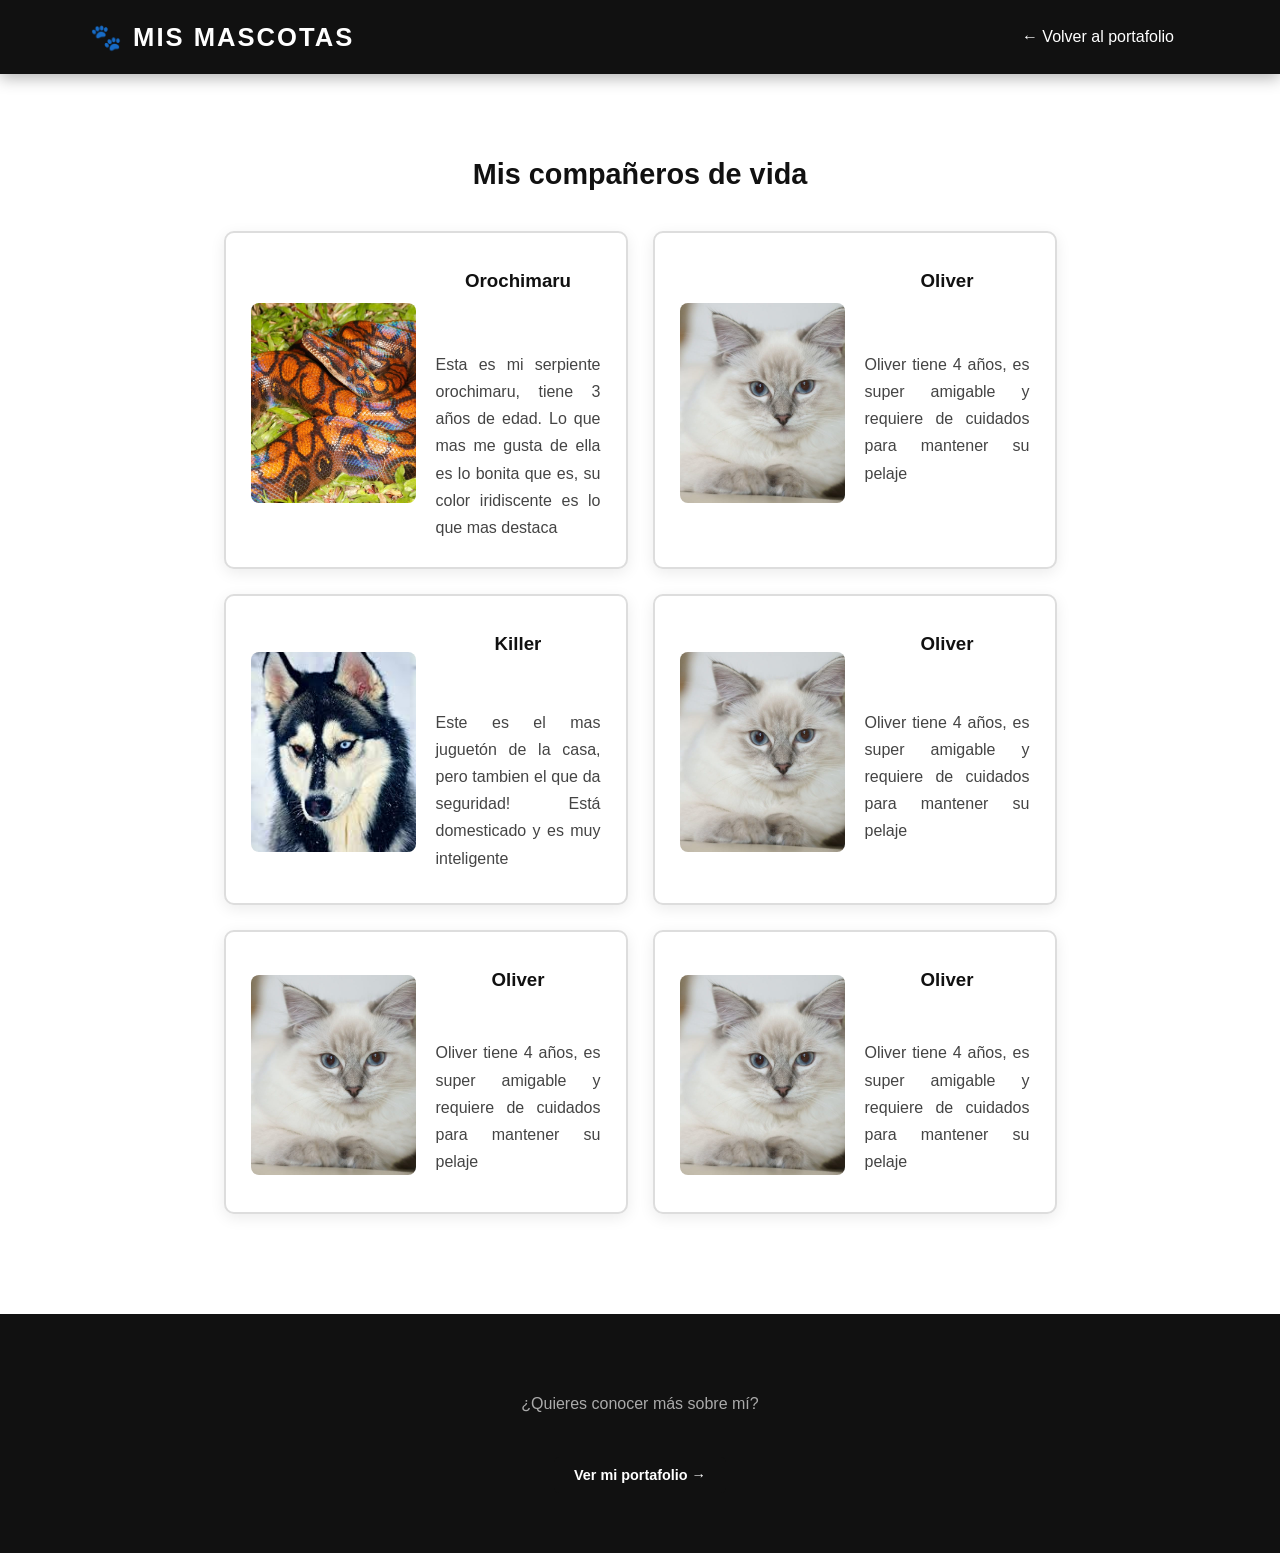
==== mascotas.html @ fb899baa "feat: primer commit" ====
<!DOCTYPE html>
<html lang="es">
    <head>
        <meta charset="UTF-8">
        <meta name="viewport" content="width=device-width, initial-scale=1.0">
        <title>Mis Mascotas | Adriano Gonzalez</title>
        <link rel="stylesheet" href="style.css">
        <link rel="stylesheet" href="fonts.css">
    </head>

    <body>

        <!-- ========== ENCABEZADO ========== -->
        <header>
            <div class="header-contenido">
                <h1>🐾 Mis Mascotas</h1>
                <nav class="menu">
                    <!-- Enlace para volver al portafolio principal -->
                    <a href="index.html">← Volver al portafolio</a>
                </nav>
            </div>
        </header>

        <!-- ========== GALERÍA DE MASCOTAS ========== -->
        <section class="seccion">
            <h2 class="titulo-seccion">Mis compañeros de vida</h2>

            <div class="contenedor-cajas">

                <!-- ---- MASCOTA 1 ---- -->
                <article class="caja caja-mascota">
                    <div class="foto-mascota">
                        <img src="mascotas/Boa_arcoiris.jpeg" alt="Foto de mascota 1" />
                    </div>
                    <h3>Orochimaru</h3>
                    <p>Esta es mi serpiente orochimaru, tiene 3 años de edad. Lo que mas me gusta de ella es lo bonita que es, su color iridiscente es lo que mas destaca
                    </p>
                </article>

                <!-- ---- MASCOTA 2 ---- -->
                <article class="caja caja-mascota">
                    <div class="foto-mascota">
                        <img src="mascotas/gato.jpeg" alt="Foto de mascota 2" />
                    </div>
                    <h3>Oliver</h3>
                    <p>Oliver tiene 4 años, es super amigable y requiere de cuidados para mantener su pelaje
                    </p>
                </article>

                <!-- ---- MASCOTA 3 ---- -->
                <article class="caja caja-mascota">
                    <div class="foto-mascota">
                        <img src="mascotas/husky.jpeg" alt="Foto de mascota 3" />
                    </div>
                    <h3>Killer</h3>
                    <p>Este es el mas juguetón de la casa, pero tambien el que da seguridad! Está domesticado y es muy inteligente
                    </p>
                </article>

                <!-- ---- MASCOTA 4 ---- -->
                <article class="caja caja-mascota">
                    <div class="foto-mascota">
                        <img src="mascotas/gato.jpeg" alt="Foto de mascota 2" />
                    </div>
                    <h3>Oliver</h3>
                    <p>Oliver tiene 4 años, es super amigable y requiere de cuidados para mantener su pelaje
                    </p>
                </article>

                <!-- ---- MASCOTA 5 ---- -->
                <article class="caja caja-mascota">
                    <div class="foto-mascota">
                        <img src="mascotas/gato.jpeg" alt="Foto de mascota 2" />
                    </div>
                    <h3>Oliver</h3>
                    <p>Oliver tiene 4 años, es super amigable y requiere de cuidados para mantener su pelaje
                    </p>
                </article>

                <!-- ---- MASCOTA 4 ---- -->
                <article class="caja caja-mascota">
                    <div class="foto-mascota">
                        <img src="mascotas/gato.jpeg" alt="Foto de mascota 2" />
                    </div>
                    <h3>Oliver</h3>
                    <p>Oliver tiene 4 años, es super amigable y requiere de cuidados para mantener su pelaje
                    </p>
                </article>
            </div>
        </section>

        <!-- ========== PIE DE PÁGINA ========== -->
        <footer id="contacto">
            <div class="contacto-contenido">
                <p>¿Quieres conocer más sobre mí?</p>
                <a href="index.html" class="boton">Ver mi portafolio →</a>
            </div>
        </footer>

    </body>
</html>
---- style.css ----
/* =============================================
   VARIABLES DE COLOR Y TIPOGRAFÍA
   ============================================= */
:root {
    --azul-principal: #4fa8d8;   
    --azul-oscuro:    #1a6fa3;   
    --azul-claro:     #dff0fc;   
    --negro:          #111111;  
    --gris-texto:     #444444;   
    --blanco:         #ffffff;   
    --sombra-brillo:  0 8px 30px rgba(79, 168, 216, 0.5); 
}

/*===============*/
body {
    margin: 0;
    padding: 0;
    background-color: var(--blanco);
    color: var(--negro);
    font-family: "montserrat", sans-serif;
    font-weight: 500;
}

/* Títulos H2 de cada sección */
h2 {
    font-family: "montserrat", sans-serif;
    font-weight: 700;
    color: var(--negro);
    margin-bottom: 10px;
}

/* Títulos H3 dentro de las cajas */
h3 {
    font-family: "montserrat", sans-serif;
    font-weight: 700;
    color: var(--negro);
    text-align: center;
    margin-top: 12px;
    margin-bottom: 8px;
}

/* Párrafos */
p {
    font-family: "montserrat", sans-serif;
    font-weight: 500;
    text-align: justify;
    color: var(--gris-texto);
    line-height: 1.7;
}

/* Links generales */
a {
    font-family: "montserrat", sans-serif;
    font-weight: 500;
    text-decoration: none;
    color: var(--azul-principal);
    transition: color 0.3s ease;
}

/* Hover en links generales: cambian de color */
a:hover {
    color: var(--azul-oscuro);
}


/*===============*/

header {
    background-color: var(--negro);
    padding: 20px 40px;
    /* Sombra sutil debajo del header */
    box-shadow: 0 4px 15px rgba(0, 0, 0, 0.3);
}

/* Contenedor interior del header */
.header-contenido {
    display: flex; 
    justify-content: space-between; 
    align-items: center;            
    max-width: 1100px;
    margin: 0 auto;                 
}

/* Header centrado con ancho de pantalla pequeña */
@media (max-width: 923px) {
    .header-contenido {
        justify-content: center;
        flex-wrap: wrap;            
    }
    header h1 {
        margin: 0;    
    }
}

/* Nombre en el header */
header h1 {
    font-family: "montserrat", sans-serif;
    font-weight: 900;
    font-size: 1.6rem;
    color: var(--blanco);
    margin: 0 50px 0 0;
    letter-spacing: 2px;
    text-transform: uppercase;
}

/* Menú de navegación */
.menu {
    display: flex;
    gap: 10px;
    align-items: center;
}

/* Links del menú */
.menu a {
    color: var(--blanco);
    padding: 8px 16px;
    border-radius: 4px;
    font-weight: 500;
    transition: background-color 0.3s ease, color 0.3s ease;
}

/* Hover en los links del menú */
.menu a:hover {
    background-color: var(--azul-principal);
    color: var(--blanco);
}

/* El link especial de mascotas tiene borde */
.link-especial {
    border: 2px solid var(--azul-principal);
}


/*===============*/

.seccion {
    padding: 60px 40px;
    max-width: 1400px;
    margin: 0 auto;
}

/* Fondo gris/azul claro para secciones alternas */
.fondo-claro {
    background-color: var(--azul-claro);
    max-width: 100%; /* Esta sección ocupa todo el ancho */
    padding: 60px 40px;
}

/* Título de sección centrado */
.titulo-seccion {
    text-align: center;
    font-size: 1.8rem;
    margin-bottom: 40px;
}

/* Para que el contenido de fondo-claro esté centrado */
.fondo-claro .contenedor-cajas {
    max-width: 1200px;
    margin: 0 auto;
}


/* =============================================
   SECCIÓN: SOBRE MÍ
   ============================================= */
.sobre-mi-contenido {
    display: flex;       /* Pone la foto y el texto en fila  */
    gap: 40px;
    align-items: center;
}

/* foto de perfil y contenido vertical cuando pantalla pequeña */
@media (max-width: 750px) {
    .sobre-mi-contenido {
        gap: 20px;
        flex-wrap: wrap;
        justify-content: center;
    }
    .texto-perfil {
        text-align: center;
    }
}

/* Contenedor de la foto de perfil */
.foto-perfil {
    flex-shrink: 0; /* No se encoge cuando hay poco espacio */
}

/* Imagen de perfil */
.foto-perfil img {
    width: 220px;
    height: 220px;
    object-fit: cover;          /* La imagen llena el espacio sin deformarse */
    border-radius: 50%;         /* La hace circular                          */
    border: 4px solid var(--azul-principal);
    box-shadow: 0 6px 20px rgba(79, 168, 216, 0.4);
}

/* Texto de perfil */
.texto-perfil h2 {
    font-size: 1.8rem;
    margin-bottom: 15px;
}


/* =============================================
   CAJAS (Proyectos y Mascotas)
   ============================================= */

/* Contenedor que pone las cajas en fila */
.contenedor-cajas {
    max-width: 1800px;
    display: flex;
    flex-wrap: wrap;
    gap: 25px;
    justify-content: center;
}

/* Cada caja individualmente */
.caja {
    min-width: 250px;       /* Ancho mínimo antes de "saltar" a la siguiente fila */
    max-width: 350px;
    padding: 25px;
    border: 2px solid #ddd;
    border-radius: 10px;
    background-color: var(--blanco);
    box-shadow: 0 4px 15px rgba(0, 0, 0, 0.08);

    /* Animación suave al hacer hover */
    transition: transform 0.3s ease, box-shadow 0.3s ease, border-color 0.3s ease;
}

/* ---- HOVER en las cajas (Proyectos Y Mascotas) ----
   La caja se hace un poco más grande y le sale el brillo azul */
.caja:hover {
    transform: scale(1.04);               /* Se hace 4% más grande         */
    box-shadow: var(--sombra-brillo);     /* Brillo azul                   */
    border-color: var(--azul-principal);  /* El borde se vuelve azul       */
}

/* Icono de emoji en cajas de proyectos */
.caja-icono {
    font-size: 2rem;
    text-align: center;
    margin-bottom: 10px;
}

/* Botón dentro de las cajas */
.boton {
    display: inline-block;
    margin-top: 15px;
    padding: 10px 20px;
    background-color: var(--negro);
    color: var(--blanco);
    border-radius: 5px;
    font-weight: 700;
    font-size: 0.9rem;
    transition: background-color 0.3s ease, transform 0.2s ease;
}

/* Hover en el botón */
.boton:hover {
    background-color: var(--azul-principal);
    color: var(--blanco);
    transform: translateY(-2px); /* Se levanta un poco */
}


/* =============================================
   CAJAS DE MASCOTAS (estilos extra)
   ============================================= */

/* La caja de mascota centra todo su contenido */
.caja-mascota {
    display: grid;
    grid-template-columns: 1fr 1fr;
    grid-template-rows: 20% 80%;
    gap: 20px;
    text-align: center;
}

/* Contenedor de la foto de la mascota */
.foto-mascota {
    align-self: center;
    grid-row: 1/3;
    width: 100%;
    height: 200px;              /* Altura fija para que todas las fotos sean iguales */
    overflow: hidden;           /* Recorta lo que se sale                           */
    border-radius: 8px;
    margin-bottom: 15px;
}

/* La imagen de la mascota llena su contenedor */
.foto-mascota img {
    width: 100%;
    height: 100%;
    object-fit: cover;          /* La foto llena el espacio sin deformarse */
    transition: transform 0.4s ease;
}

/* Al hacer hover, la foto de la mascota hace un zoom suave */
.caja-mascota:hover .foto-mascota img {
    transform: scale(1.08);
}


/* =============================================
   FOOTER / CONTACTO
   ============================================= */
footer {
    background-color: var(--negro);
    color: var(--blanco);
    padding: 60px 40px;
    margin-top: 40px;
}

/* Contenido del footer centrado */
.contacto-contenido {
    max-width: 500px;
    margin: 0 auto;
    text-align: center;
}

footer h2 {
    color: var(--blanco);
    font-size: 1.8rem;
    margin-bottom: 8px;
}

footer p {
    color: #aaaaaa;
    text-align: center;
    margin-bottom: 30px;
}

/* Campos del formulario */
footer form {
    display: flex;
    flex-direction: column; /* Los inputs se apilan uno abajo del otro */
    gap: 15px;
}

footer input {
    padding: 14px 18px;
    border: 1px solid #333;
    border-radius: 6px;
    background-color: #1c1c1c;
    color: var(--blanco);
    font-family: "montserrat", sans-serif;
    font-size: 1rem;
    outline: none;
    transition: border-color 0.3s ease;
}

/* Al hacer clic en un input, el borde se vuelve azul */
footer input:focus {
    border-color: var(--azul-principal);
}

/* Botón de enviar */
footer button {
    padding: 14px;
    background-color: var(--azul-principal);
    color: var(--blanco);
    border: none;
    border-radius: 6px;
    font-family: "montserrat", sans-serif;
    font-weight: 700;
    font-size: 1rem;
    cursor: pointer;
    transition: background-color 0.3s ease, transform 0.2s ease;
}

/* Hover en el botón de enviar */
footer button:hover {
    background-color: var(--azul-oscuro);
    transform: translateY(-2px);
}

/* El botón de "Ver mi portafolio" en mascotas.html */
footer .boton {
    margin-top: 10px;
}
---- fonts.css ----
@font-face {
    font-family: "montserrat";
    src: url(Montserrat/static/Montserrat-ExtraLight.ttf) format("truetype");
    font-weight: 100;
}

@font-face {
    font-family: "montserrat";
    src: url(Montserrat/static/Montserrat-Regular.ttf) format("truetype");
    font-weight: 500;
}

@font-face {
    font-family: "montserrat";
    src: url(Montserrat/static/Montserrat-Bold.ttf) format("truetype");
    font-weight: 700;
}

@font-face {
    font-family: "montserrat";
    src: url(Montserrat/static/Montserrat-ExtraBold.ttf) format("truetype");
    font-weight: 900;
}
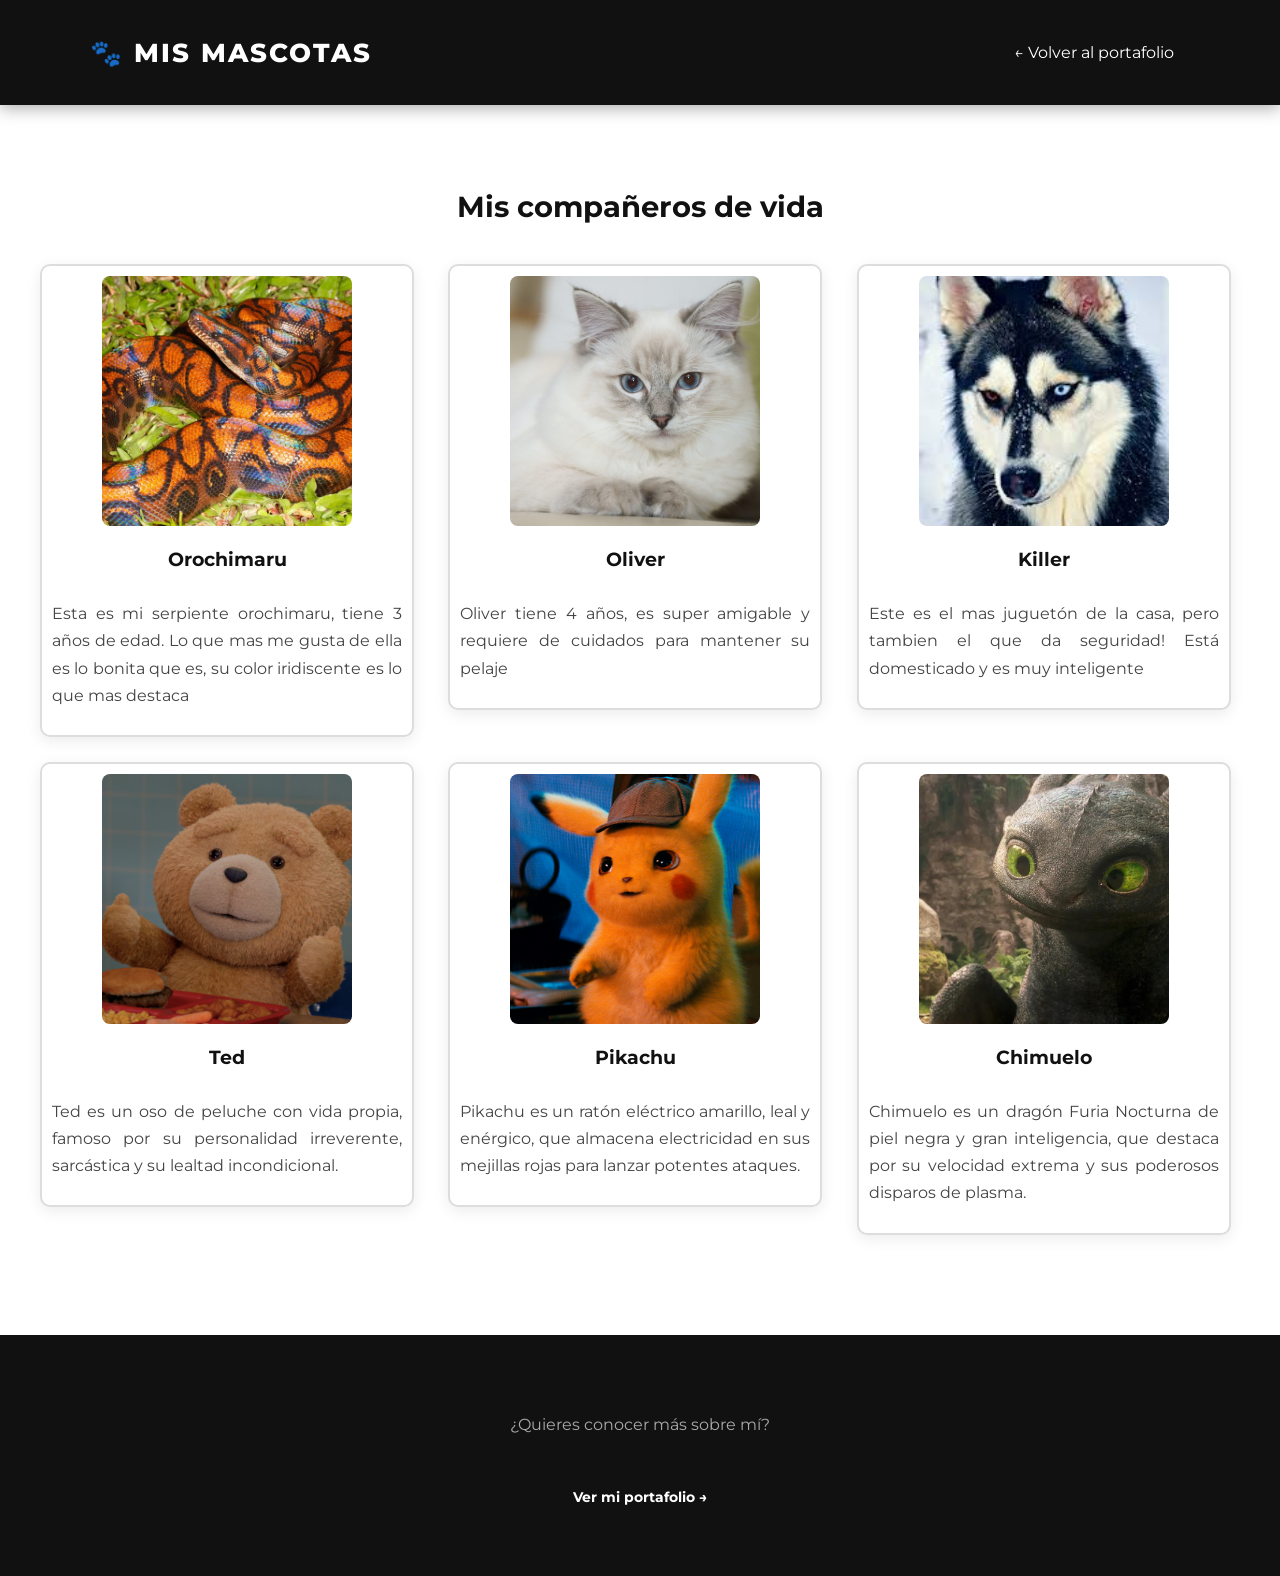
==== commit 77e8db68: "feat:Añadi javascript y modifique display en proyectos y mascotas" ====
--- a/mascotas.html
+++ b/mascotas.html
@@ -1,101 +1,96 @@
 <!DOCTYPE html>
-<html lang="es">
-    <head>
-        <meta charset="UTF-8">
-        <meta name="viewport" content="width=device-width, initial-scale=1.0">
-        <title>Mis Mascotas | Adriano Gonzalez</title>
-        <link rel="stylesheet" href="style.css">
-        <link rel="stylesheet" href="fonts.css">
-    </head>
+<html lang="en">
+<head>
+    <meta charset="UTF-8">
+    <meta name="viewport" content="width=device-width, initial-scale=1.0">
+    <title>Mis pets | Adriano Gonzalez</title>
+    <link rel="stylesheet" href="minified.css">
+    <link rel="stylesheet" href="fonts.css">
+</head>
 
-    <body>
+<body>
 
-        <!-- ========== ENCABEZADO ========== -->
-        <header>
-            <div class="header-contenido">
-                <h1>🐾 Mis Mascotas</h1>
-                <nav class="menu">
-                    <!-- Enlace para volver al portafolio principal -->
-                    <a href="index.html">← Volver al portafolio</a>
-                </nav>
-            </div>
-        </header>
+    <!-- ========== HEADER ========== -->
+    <header>
+        <div class="header-content">
+            <h1>🐾 Mis Mascotas</h1>
+            <nav class="menu">
+                <!-- Link to go back to main portfolio -->
+                <a href="index.html">← Volver al portafolio</a>
+            </nav>
+        </div>
+    </header>
 
-        <!-- ========== GALERÍA DE MASCOTAS ========== -->
-        <section class="seccion">
-            <h2 class="titulo-seccion">Mis compañeros de vida</h2>
+    <!-- ========== PET GALLERY ========== -->
+    <section class="section">
+        <h2 class="section-title">Mis compañeros de vida</h2>
 
-            <div class="contenedor-cajas">
+        <div class="cards-container-pets">
 
-                <!-- ---- MASCOTA 1 ---- -->
-                <article class="caja caja-mascota">
-                    <div class="foto-mascota">
-                        <img src="mascotas/Boa_arcoiris.jpeg" alt="Foto de mascota 1" />
-                    </div>
-                    <h3>Orochimaru</h3>
-                    <p>Esta es mi serpiente orochimaru, tiene 3 años de edad. Lo que mas me gusta de ella es lo bonita que es, su color iridiscente es lo que mas destaca
-                    </p>
-                </article>
+            <!-- ---- pet 1 ---- -->
+            <article class="card card-pet">
+                <div class="pet-photo">
+                    <img src="pets/Boa_arcoiris.jpeg" alt="Foto de pet 1">
+                </div>
+                <h3>Orochimaru</h3>
+                <p>Esta es mi serpiente orochimaru, tiene 3 años de edad. Lo que mas me gusta de ella es lo bonita que es, su color iridiscente es lo que mas destaca</p>
+            </article>
 
-                <!-- ---- MASCOTA 2 ---- -->
-                <article class="caja caja-mascota">
-                    <div class="foto-mascota">
-                        <img src="mascotas/gato.jpeg" alt="Foto de mascota 2" />
-                    </div>
-                    <h3>Oliver</h3>
-                    <p>Oliver tiene 4 años, es super amigable y requiere de cuidados para mantener su pelaje
-                    </p>
-                </article>
+            <!-- ---- pet 2 ---- -->
+            <article class="card card-pet">
+                <div class="pet-photo">
+                    <img src="pets/gato.jpeg" alt="Foto de pet 2">
+                </div>
+                <h3>Oliver</h3>
+                <p>Oliver tiene 4 años, es super amigable y requiere de cuidados para mantener su pelaje</p>
+            </article>
 
-                <!-- ---- MASCOTA 3 ---- -->
-                <article class="caja caja-mascota">
-                    <div class="foto-mascota">
-                        <img src="mascotas/husky.jpeg" alt="Foto de mascota 3" />
-                    </div>
-                    <h3>Killer</h3>
-                    <p>Este es el mas juguetón de la casa, pero tambien el que da seguridad! Está domesticado y es muy inteligente
-                    </p>
-                </article>
+            <!-- ---- pet 3 ---- -->
+            <article class="card card-pet">
+                <div class="pet-photo">
+                    <img src="pets/husky.jpeg" alt="Foto de pet 3">
+                </div>
+                <h3>Killer</h3>
+                <p>Este es el mas juguetón de la casa, pero tambien el que da seguridad! Está domesticado y es muy inteligente</p>
+            </article>
 
-                <!-- ---- MASCOTA 4 ---- -->
-                <article class="caja caja-mascota">
-                    <div class="foto-mascota">
-                        <img src="mascotas/gato.jpeg" alt="Foto de mascota 2" />
-                    </div>
-                    <h3>Oliver</h3>
-                    <p>Oliver tiene 4 años, es super amigable y requiere de cuidados para mantener su pelaje
-                    </p>
-                </article>
+            <!-- ---- pet 4 ---- -->
+            <article class="card card-pet">
+                <div class="pet-photo">
+                    <img src="pets/ted.jpeg" alt="Foto de pet 4">
+                </div>
+                <h3>Ted</h3>
+                <p>Ted es un oso de peluche con vida propia, famoso por su personalidad irreverente, sarcástica y su lealtad incondicional.</p>
+            </article>
 
-                <!-- ---- MASCOTA 5 ---- -->
-                <article class="caja caja-mascota">
-                    <div class="foto-mascota">
-                        <img src="mascotas/gato.jpeg" alt="Foto de mascota 2" />
-                    </div>
-                    <h3>Oliver</h3>
-                    <p>Oliver tiene 4 años, es super amigable y requiere de cuidados para mantener su pelaje
-                    </p>
-                </article>
+            <!-- ---- pet 5 ---- -->
+            <article class="card card-pet">
+                <div class="pet-photo">
+                    <img src="pets/pikachu.jpg" alt="Foto de pet 5">
+                </div>
+                <h3>Pikachu</h3>
+                <p>Pikachu es un ratón eléctrico amarillo, leal y enérgico, que almacena electricidad en sus mejillas rojas para lanzar potentes ataques.</p>
+            </article>
 
-                <!-- ---- MASCOTA 4 ---- -->
-                <article class="caja caja-mascota">
-                    <div class="foto-mascota">
-                        <img src="mascotas/gato.jpeg" alt="Foto de mascota 2" />
-                    </div>
-                    <h3>Oliver</h3>
-                    <p>Oliver tiene 4 años, es super amigable y requiere de cuidados para mantener su pelaje
-                    </p>
-                </article>
-            </div>
-        </section>
+            <!-- ---- pet 6 ---- -->
+            <article class="card card-pet">
+                <div class="pet-photo">
+                    <img src="pets/chimuelo.jpeg" alt="Foto de pet 6">
+                </div>
+                <h3>Chimuelo</h3>
+                <p>Chimuelo es un dragón Furia Nocturna de piel negra y gran inteligencia, que destaca por su velocidad extrema y sus poderosos disparos de plasma.</p>
+            </article>
 
-        <!-- ========== PIE DE PÁGINA ========== -->
-        <footer id="contacto">
-            <div class="contacto-contenido">
-                <p>¿Quieres conocer más sobre mí?</p>
-                <a href="index.html" class="boton">Ver mi portafolio →</a>
-            </div>
-        </footer>
+        </div>
+    </section>
 
-    </body>
+    <!-- ========== FOOTER ========== -->
+    <footer id="contact">
+        <div class="contact-content">
+            <p>¿Quieres conocer más sobre mí?</p>
+            <a href="index.html" class="button">Ver mi portafolio →</a>
+        </div>
+    </footer>
+
+</body>
 </html>
--- a/minified.css
+++ b/minified.css
@@ -0,0 +1 @@
+:root{--main-blue:#4fa8d8;--dark-blue:#1a6fa3;--light-blue:#dff0fc;--black:#111111;--text-gray:#444444;--white:#ffffff;--glow-shadow:0 8px 30px rgba(79, 168, 216, 0.5)}.hidden{display:none}.welcome{position:fixed;top:20px;left:50%;transform:translateX(-50%);background-color:#22c55e;color:#fff;padding:10px 20px;border-radius:8px;font-family:sans-serif;box-shadow:0 5px 15px rgb(0 0 0 / .3)}body{margin:0;padding:0;background-color:var(--white);color:var(--black);font-family:"montserrat",sans-serif;font-weight:500}h2{font-family:"montserrat",sans-serif;font-weight:700;color:var(--black);margin-bottom:10px}h3{font-family:"montserrat",sans-serif;font-weight:700;color:var(--black);text-align:center;margin-top:12px;margin-bottom:8px}p{font-family:"montserrat",sans-serif;font-weight:500;text-align:justify;color:var(--text-gray);line-height:1.7}a{font-family:"montserrat",sans-serif;font-weight:500;text-decoration:none;color:var(--main-blue);transition:color 0.3s ease}a:hover{color:var(--dark-blue)}header{background-color:var(--black);padding:20px 40px;box-shadow:0 4px 15px rgb(0 0 0 / .3)}.header-content{display:flex;justify-content:space-between;align-items:center;max-width:1100px;margin:0 auto}@media (max-width:980px){.header-content{display:grid;grid-template-rows:2fr;justify-content:center}header h1{text-align:center;padding-bottom:20px}}header h1{font-family:"montserrat",sans-serif;font-weight:900;font-size:1.6rem;color:var(--white);letter-spacing:2px;text-transform:uppercase}.menu{display:flex;gap:10px;align-items:center}.menu a{color:var(--white);padding:8px 16px;border-radius:4px;font-weight:500;transition:background-color 0.3s ease,color 0.3s ease}.menu a:hover{background-color:var(--main-blue);color:var(--white)}.special-link{border:2px solid var(--main-blue)}.section{padding:60px 40px;max-width:1400px;margin:0 auto}.light-bg{background-color:var(--light-blue);max-width:100%;padding:60px 40px}.section-title{text-align:center;font-size:1.8rem;margin-bottom:40px}.light-bg .cards-container{max-width:1800px;margin:0 auto}.about-content{display:flex;gap:40px;align-items:center}@media (max-width:768px){.about-content{gap:20px;flex-wrap:wrap;justify-content:center}.profile-text{text-align:center}}.profile-photo{flex-shrink:0}.profile-photo img{width:220px;height:220px;object-fit:cover;border-radius:50%;border:4px solid var(--main-blue);box-shadow:0 6px 20px rgb(79 168 216 / .4)}.profile-text h2{font-size:1.8rem;margin-bottom:15px}.cards-container{display:grid;grid-template-columns:repeat(3,1fr);gap:25px;justify-content:center}@media (max-width:768px){.cards-container{grid-template-columns:repeat(2,1fr)}}@media (max-width:480px){.cards-container{grid-template-columns:1fr}}.card{max-width:350px;padding:25px;border:2px solid #ddd;border-radius:10px;background-color:var(--white);box-shadow:0 4px 15px rgb(0 0 0 / .08);justify-content:center;display:flex;flex-wrap:wrap;transition:transform 0.3s ease,box-shadow 0.3s ease,border-color 0.3s ease}.card:hover{transform:scale(1.04);box-shadow:var(--glow-shadow);border-color:var(--main-blue)}.card-icon{align-items:center;margin-bottom:10px;justify-content:center;align-content:center}.card-icon img{width:5rem}.card-text{text-align:center}.button{display:inline-block;margin-top:15px;padding:10px 20px;background-color:var(--black);color:var(--white);border-radius:5px;font-weight:700;font-size:.9rem;transition:background-color 0.3s ease,transform 0.2s ease}.button:hover{background-color:var(--main-blue);color:var(--white);transform:translateY(-2px)}.cards-container-pets{display:grid;grid-template-columns:repeat(3,1fr);gap:25px;justify-content:center}@media (max-width:480px){.cards-container-pets{grid-template-columns:1fr 1fr}}.card-pet{display:flex;flex-direction:column;gap:5px;padding:10px;text-align:center;align-self:flex-start;justify-content:center}.pet-photo{align-self:center;overflow:hidden;border-radius:8px;margin-bottom:5px;width:100%;max-width:250px;min-width:120px;aspect-ratio:1 / 1}.pet-photo img{width:100%;height:100%;object-fit:cover;transition:transform 0.4s ease}.card-pet:hover .pet-photo img{transform:scale(1.08)}footer{background-color:var(--black);color:var(--white);padding:60px 40px;margin-top:40px}.contact-content{max-width:500px;margin:0 auto;text-align:center}footer h2{color:var(--white);font-size:1.8rem;margin-bottom:8px}footer p{color:#aaa;text-align:center;margin-bottom:30px}footer form{display:flex;flex-direction:column;gap:15px}footer input{padding:14px 18px;border:1px solid #333;border-radius:6px;background-color:#1c1c1c;color:var(--white);font-family:"montserrat",sans-serif;font-size:1rem;outline:none;transition:border-color 0.3s ease}footer input:focus{border-color:var(--main-blue)}footer button{padding:14px;background-color:var(--main-blue);color:var(--white);border:none;border-radius:6px;font-family:"montserrat",sans-serif;font-weight:700;font-size:1rem;cursor:pointer;transition:background-color 0.3s ease,transform 0.2s ease}footer button:hover{background-color:var(--dark-blue);transform:translateY(-2px)}footer .button{margin-top:10px}
